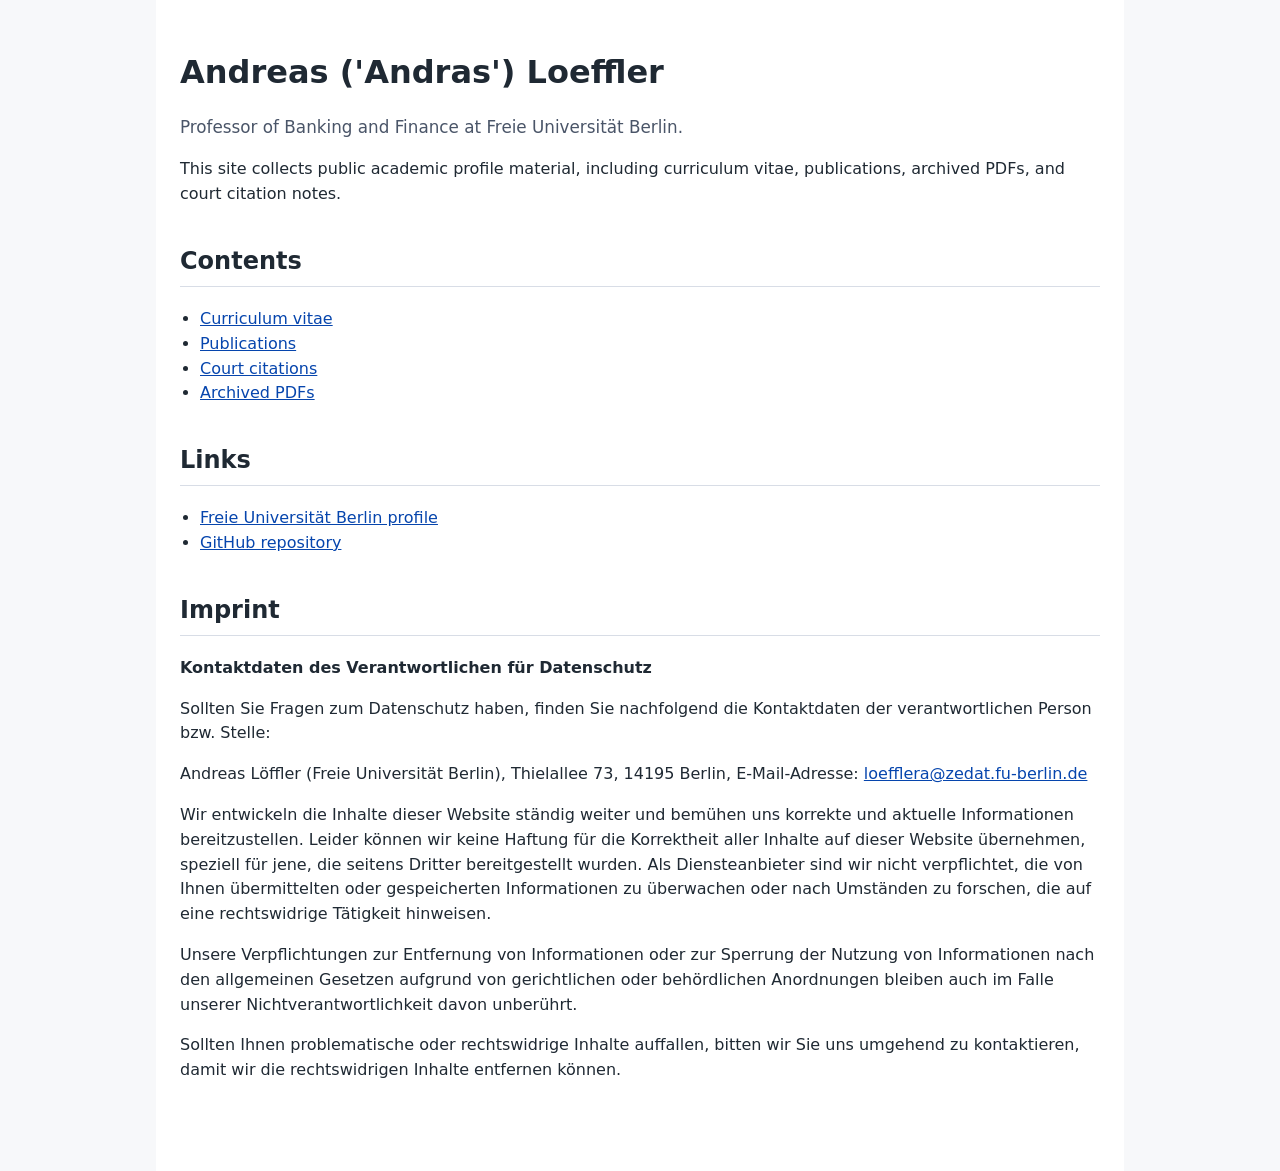
==== index.html @ 1319f49b "Add GitHub Pages landing page" ====
<!doctype html>
<html lang="en">
<head>
  <meta charset="utf-8">
  <meta name="viewport" content="width=device-width, initial-scale=1">
  <title>Andreas Loeffler</title>
  <style>
    body { font-family: system-ui, -apple-system, BlinkMacSystemFont, "Segoe UI", sans-serif; line-height: 1.55; margin: 0; color: #1f2933; background: #f7f8fa; }
    main { max-width: 920px; margin: 0 auto; padding: 48px 24px 72px; background: #fff; min-height: 100vh; }
    h1 { font-size: 2rem; margin: 0 0 8px; }
    h2 { margin-top: 36px; border-bottom: 1px solid #d8dde6; padding-bottom: 6px; }
    a { color: #0645ad; }
    ul { padding-left: 1.25rem; }
    .lead { font-size: 1.05rem; color: #4a5568; }
  </style>
</head>
<body>
  <main>
    <h1>Andreas ('Andras') Loeffler</h1>
    <p class="lead">Professor of Banking and Finance at Freie Universität Berlin.</p>
    <p>This site collects public academic profile material, including curriculum vitae, publications, archived PDFs, and court citation notes.</p>

    <h2>Contents</h2>
    <ul>
      <li><a href="cv/cv.md">Curriculum vitae</a></li>
      <li><a href="publications/publications.md">Publications</a></li>
      <li><a href="publications/court-citations.md">Court citations</a></li>
      <li><a href="assets/pdfs/">Archived PDFs</a></li>
    </ul>

    <h2>Links</h2>
    <ul>
      <li><a href="https://www.wiwiss.fu-berlin.de/fachbereich/bwl/pruefungs-steuerlehre/loeffler/team/loeffler/index.html">Freie Universität Berlin profile</a></li>
      <li><a href="https://github.com/andreasloe/academic-profile">GitHub repository</a></li>
    </ul>

    <h2 id="imprint">Imprint</h2>
    <p><strong>Kontaktdaten des Verantwortlichen für Datenschutz</strong></p>
    <p>Sollten Sie Fragen zum Datenschutz haben, finden Sie nachfolgend die Kontaktdaten der verantwortlichen Person bzw. Stelle:</p>
    <p>Andreas Löffler (Freie Universität Berlin), Thielallee 73, 14195 Berlin, E-Mail-Adresse: <a href="mailto:loefflera@zedat.fu-berlin.de">loefflera@zedat.fu-berlin.de</a></p>
    <p>Wir entwickeln die Inhalte dieser Website ständig weiter und bemühen uns korrekte und aktuelle Informationen bereitzustellen. Leider können wir keine Haftung für die Korrektheit aller Inhalte auf dieser Website übernehmen, speziell für jene, die seitens Dritter bereitgestellt wurden. Als Diensteanbieter sind wir nicht verpflichtet, die von Ihnen übermittelten oder gespeicherten Informationen zu überwachen oder nach Umständen zu forschen, die auf eine rechtswidrige Tätigkeit hinweisen.</p>
    <p>Unsere Verpflichtungen zur Entfernung von Informationen oder zur Sperrung der Nutzung von Informationen nach den allgemeinen Gesetzen aufgrund von gerichtlichen oder behördlichen Anordnungen bleiben auch im Falle unserer Nichtverantwortlichkeit davon unberührt.</p>
    <p>Sollten Ihnen problematische oder rechtswidrige Inhalte auffallen, bitten wir Sie uns umgehend zu kontaktieren, damit wir die rechtswidrigen Inhalte entfernen können.</p>
  </main>
</body>
</html>
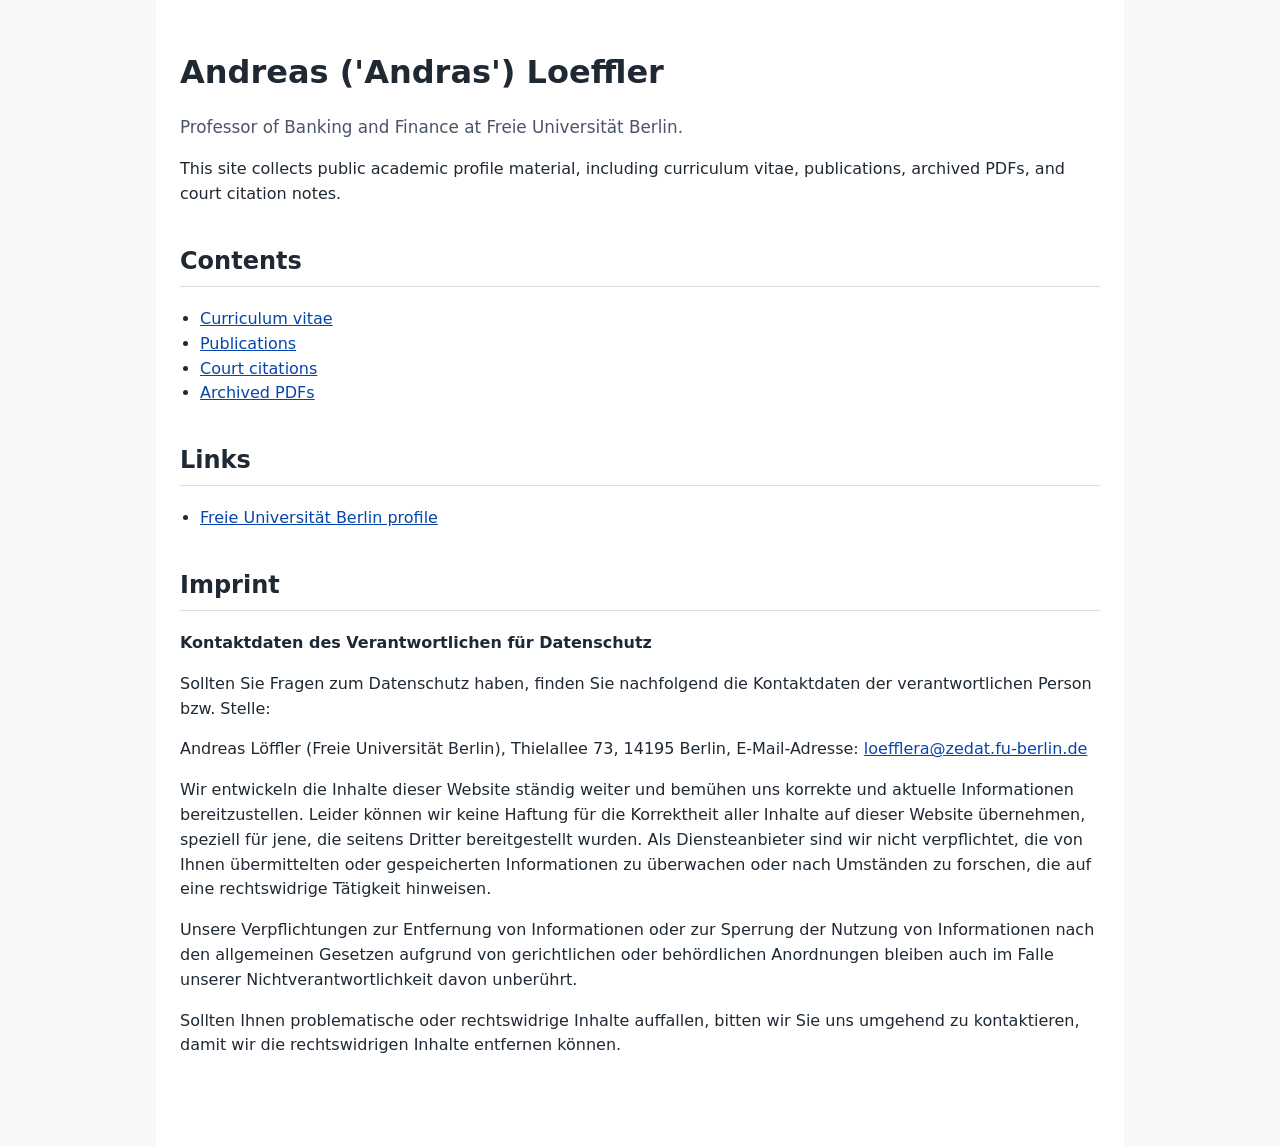
==== commit fdd1d218: "Remove repository link from published page" ====
--- a/index.html
+++ b/index.html
@@ -22,16 +22,15 @@
 
     <h2>Contents</h2>
     <ul>
-      <li><a href="cv/cv.md">Curriculum vitae</a></li>
+      <li><a href="cv/">Curriculum vitae</a></li>
       <li><a href="publications/publications.md">Publications</a></li>
       <li><a href="publications/court-citations.md">Court citations</a></li>
-      <li><a href="assets/pdfs/">Archived PDFs</a></li>
+      <li><a href="pdfs/">Archived PDFs</a></li>
     </ul>
 
     <h2>Links</h2>
     <ul>
       <li><a href="https://www.wiwiss.fu-berlin.de/fachbereich/bwl/pruefungs-steuerlehre/loeffler/team/loeffler/index.html">Freie Universität Berlin profile</a></li>
-      <li><a href="https://github.com/andreasloe/academic-profile">GitHub repository</a></li>
     </ul>
 
     <h2 id="imprint">Imprint</h2>
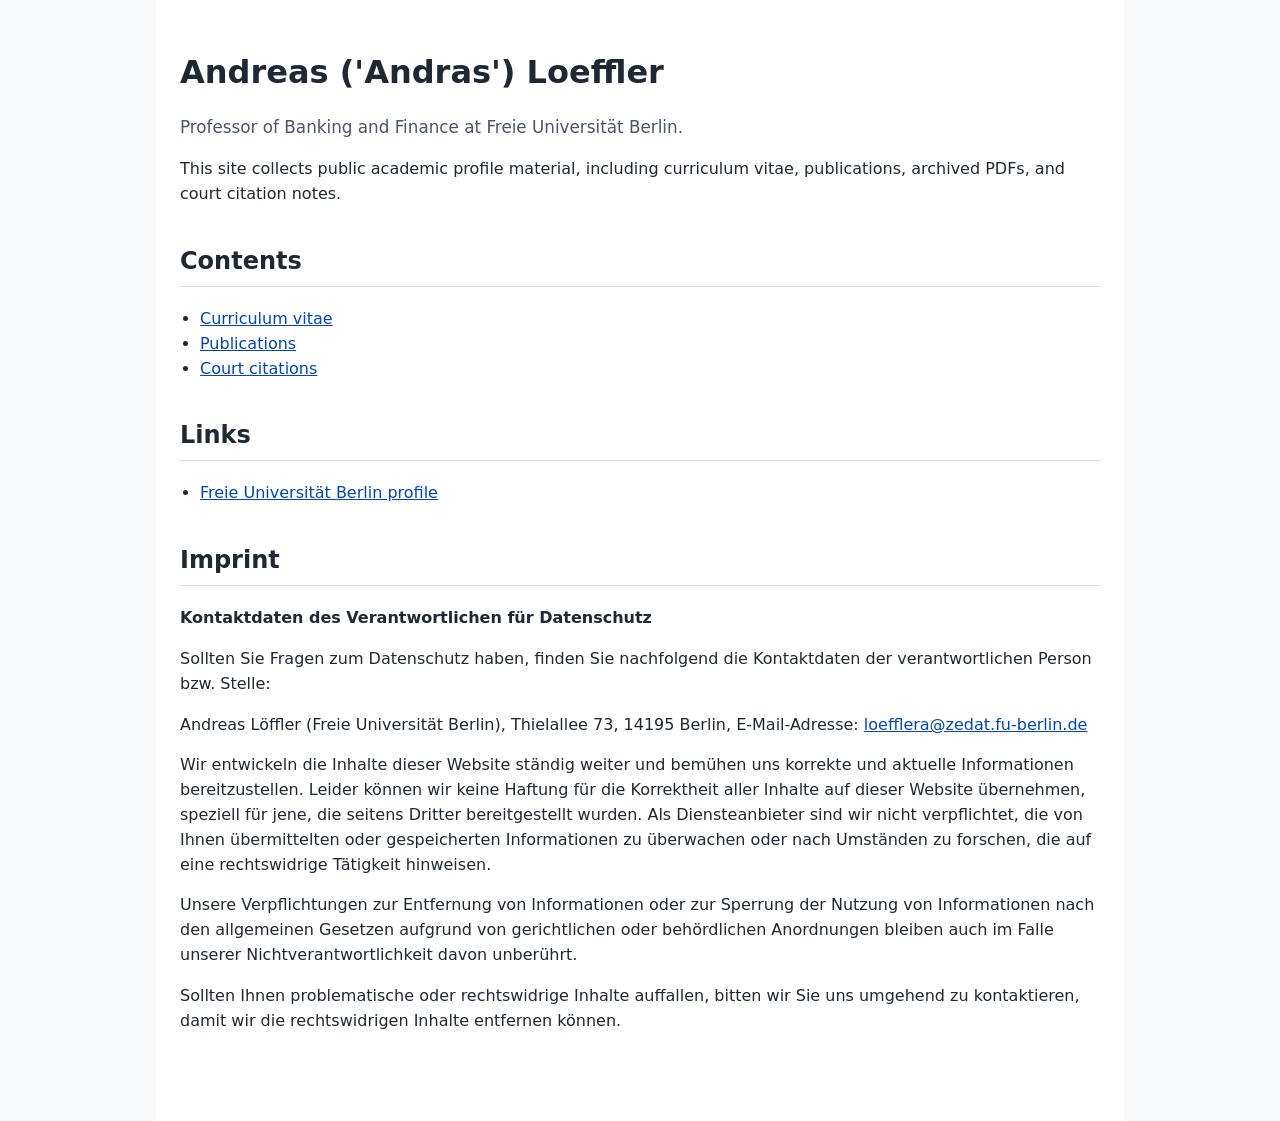
==== commit b8b6f2ac: "Remove archived PDFs from published contents" ====
--- a/index.html
+++ b/index.html
@@ -23,9 +23,8 @@
     <h2>Contents</h2>
     <ul>
       <li><a href="cv/">Curriculum vitae</a></li>
-      <li><a href="publications/publications.md">Publications</a></li>
-      <li><a href="publications/court-citations.md">Court citations</a></li>
-      <li><a href="pdfs/">Archived PDFs</a></li>
+      <li><a href="publications/">Publications</a></li>
+      <li><a href="publications/court-citations/">Court citations</a></li>
     </ul>
 
     <h2>Links</h2>
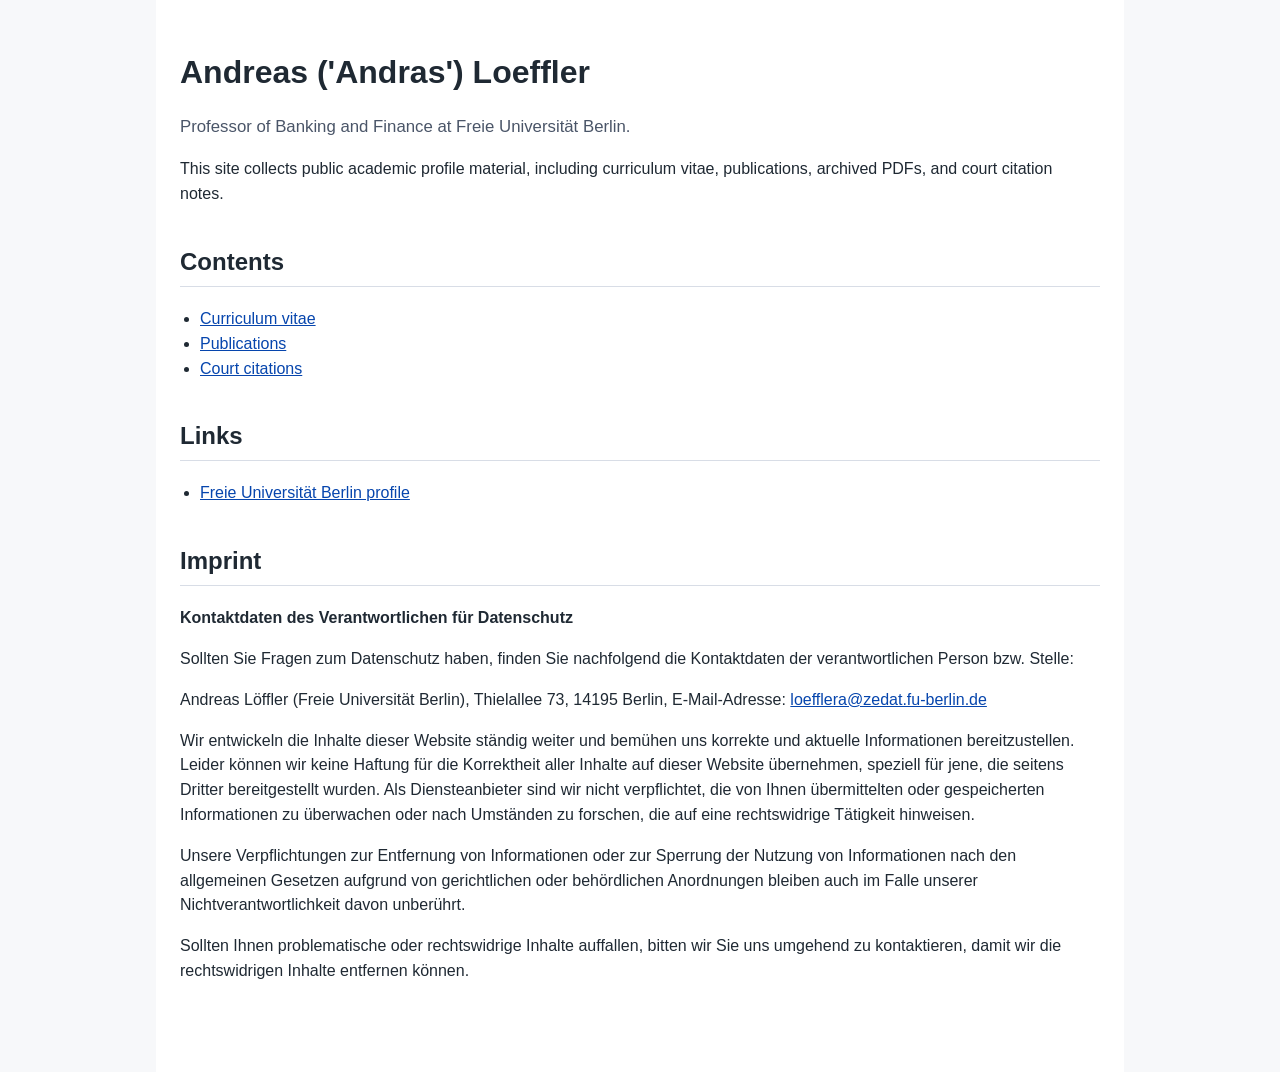
==== commit 62d20b48: "Publish Helvetica font stack" ====
--- a/index.html
+++ b/index.html
@@ -5,7 +5,7 @@
   <meta name="viewport" content="width=device-width, initial-scale=1">
   <title>Andreas Loeffler</title>
   <style>
-    body { font-family: system-ui, -apple-system, BlinkMacSystemFont, "Segoe UI", sans-serif; line-height: 1.55; margin: 0; color: #1f2933; background: #f7f8fa; }
+    body { font-family: "Helvetica Neue", Helvetica, Arial, sans-serif; line-height: 1.55; margin: 0; color: #1f2933; background: #f7f8fa; }
     main { max-width: 920px; margin: 0 auto; padding: 48px 24px 72px; background: #fff; min-height: 100vh; }
     h1 { font-size: 2rem; margin: 0 0 8px; }
     h2 { margin-top: 36px; border-bottom: 1px solid #d8dde6; padding-bottom: 6px; }
